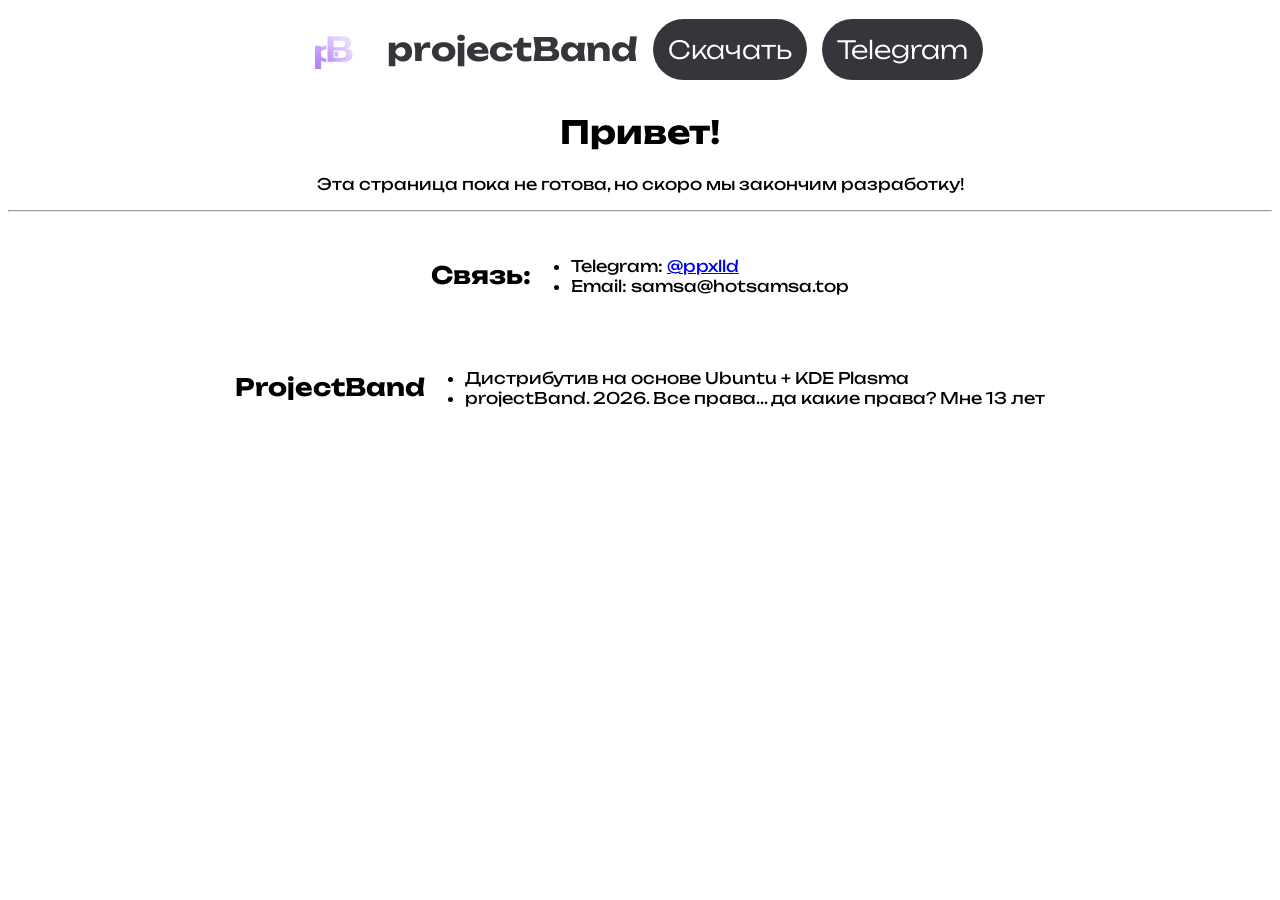
==== index.html @ 0937dc71 "hr" ====
<!DOCTYPE html>

<html lang="ru">

<head>
    <meta charset="UTF-8">
    <meta name="viewport" content="width=device-width, initial-scale=1.0">
    <title>projectBand</title>
    <link rel="stylesheet" href="style.css">
</head>

<body>
    <header>
        <div class="head">
            <div class="logo">
                <a class="logo" href="#"><img src="assets/logo.png" alt="logo"></a>
            </div>
            <h1>projectBand</h1>
            <a class="btn" href="releases">Скачать</a>
            <a class="btn" href="https://t.me/prjBand/">Telegram</a>
        </div>
    </header>
    <main>
        <h1 class="info">Привет!</h1>
        <p class="info">Эта страница пока не готова, но скоро мы закончим разработку!</p>
    </main>
    <hr>
    <footer>
        <div class="box">
            <h2>Связь:</h2>
            <ul class="contacts">
                <li>Telegram: <a href="https://ppxlld.t.me">@ppxlld</a></li>
                <li>Email: samsa@hotsamsa.top</li>
            </ul>
        </div>
        <div class="box">
            <h2>ProjectBand</h2>
            <ul class="contacts">
                <li>Дистрибутив на основе Ubuntu + KDE Plasma</li>
                <li>projectBand. 2026. Все права... да какие права? Мне 13 лет</li>
            </ul>
        </div>
    </footer>
</body>

</html>
---- style.css ----
@import url('https://fonts.googleapis.com/css2?family=Unbounded:wght@200..900&display=swap');

body {
    font-family: "Unbounded", sans-serif;
    background-color: #ffffff;
    cursor: url(assets/cursor.png), default;
}

.logo {
    display: flex;
    width: 75px;
    height: 75px;
}

.head {
    display: flex;
    align-items: center;
    gap: 15px;
    color: #34363b;
    justify-content: center;
}

.btn {
    font-family: "Unbounded", sans-serif;
    font-weight: 300;
    font-style: normal;
    font-size: 25px;
    background: #34363b;
    -moz-border-radius: 100px;
    -webkit-border-radius: 100px;
    border-radius: 100px;
    border: none;
    color: #FFFFFF;
    padding: 15px 15px;
    text-decoration: none;
}

.info {
    text-align: center;
    list-style: none;
}

footer {
    padding: 0px;
    margin: 0px;
}

.box {
    display: flex;
    padding: 20px;
    justify-content: center;
}

.gazan {
    height: 650px;
    display: block;
    margin-left: auto;
    margin-right: auto;
    max-width: 100%;
}
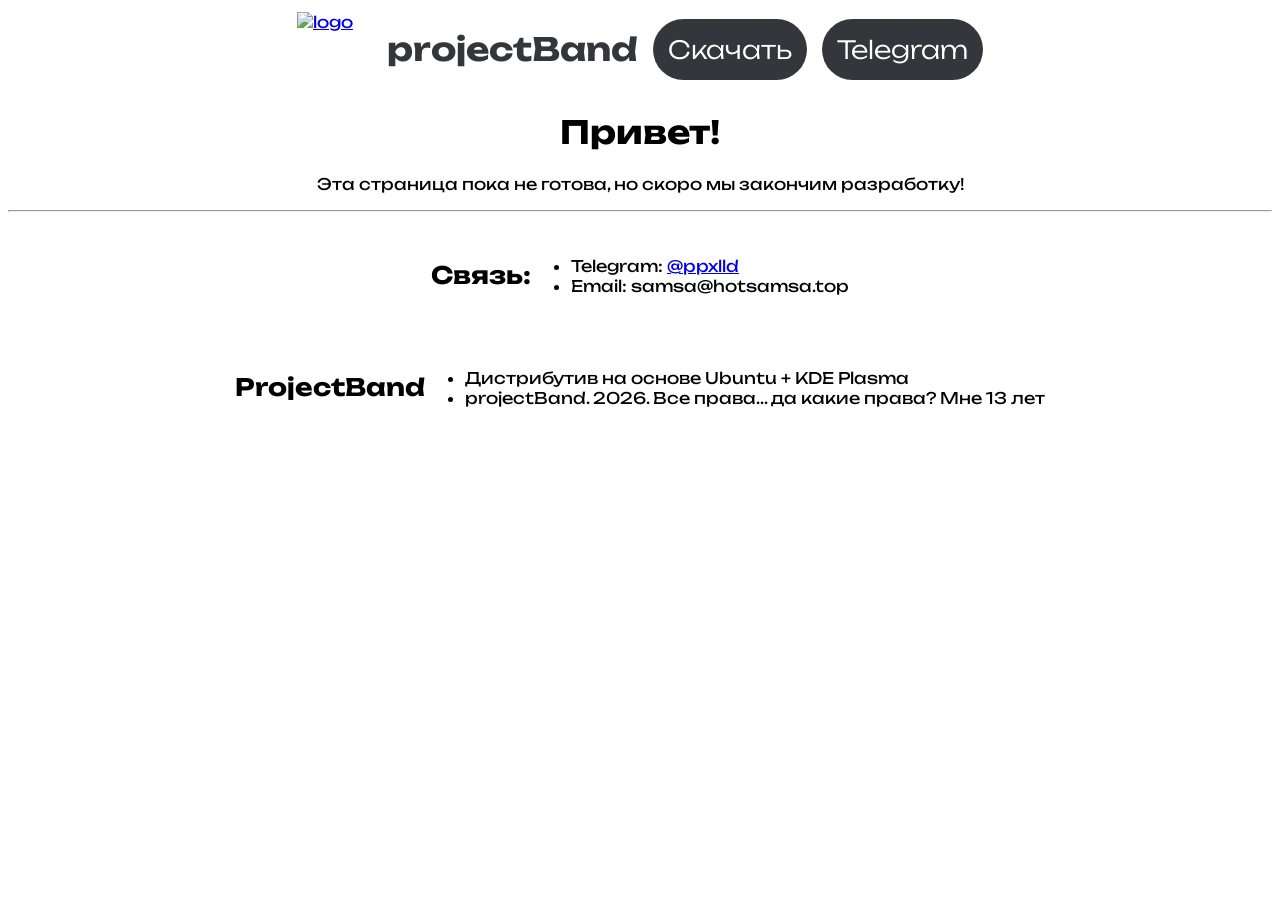
==== commit a4208649: "logo fix" ====
--- a/index.html
+++ b/index.html
@@ -13,7 +13,7 @@
     <header>
         <div class="head">
             <div class="logo">
-                <a class="logo" href="#"><img src="assets/logo.png" alt="logo"></a>
+                <a class="logo" href="#"><img src="https://raw.githubusercontent.com/hotsamsa/projectBand/refs/heads/main/assets/logo.png" alt="logo"></a>
             </div>
             <h1>projectBand</h1>
             <a class="btn" href="releases">Скачать</a>
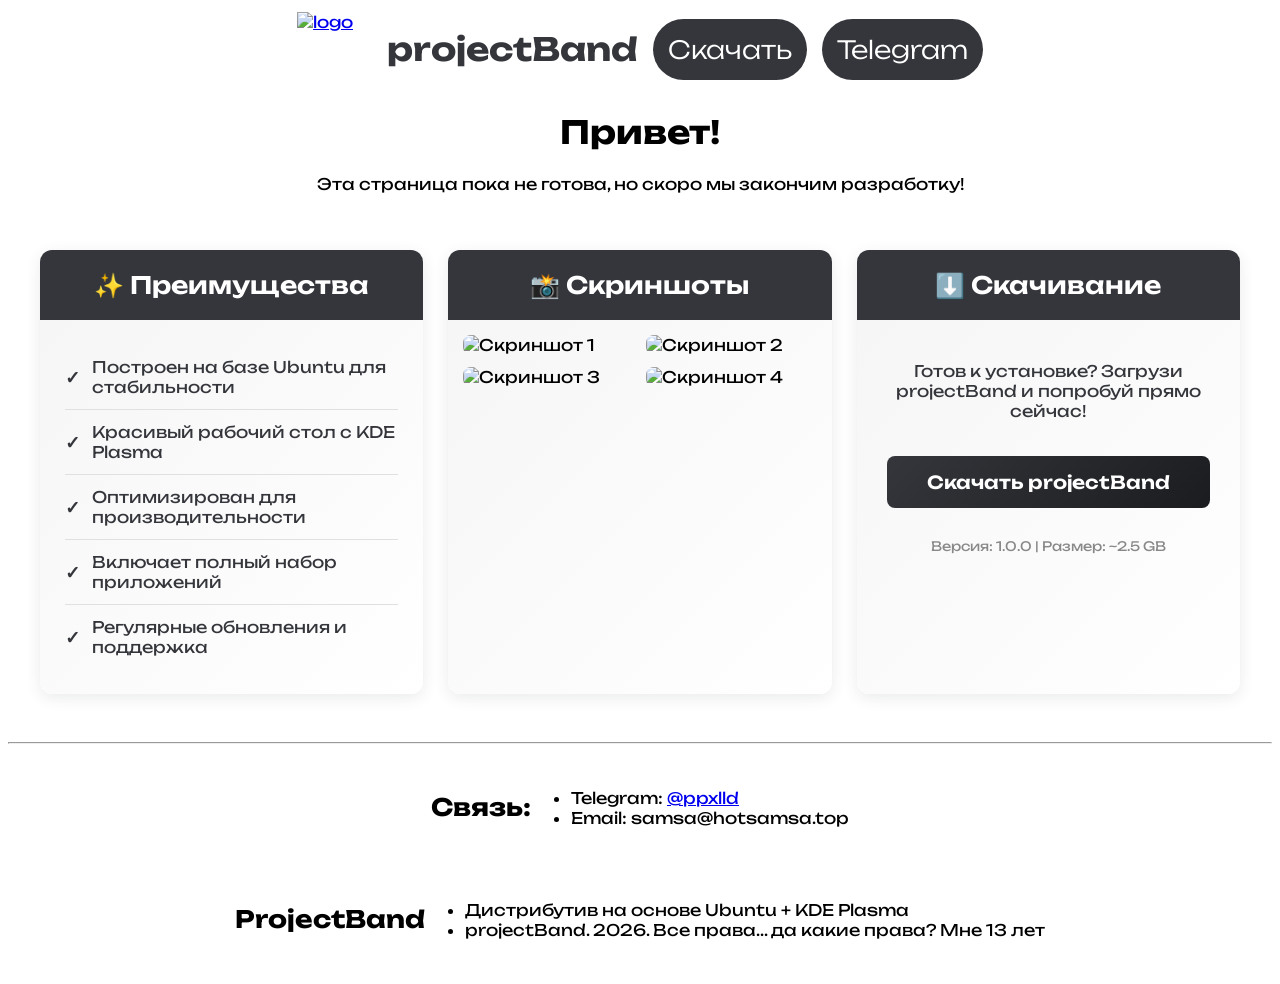
==== commit 4ca9337d: "some updates from claude code" ====
--- a/index.html
+++ b/index.html
@@ -23,6 +23,48 @@
     <main>
         <h1 class="info">Привет!</h1>
         <p class="info">Эта страница пока не готова, но скоро мы закончим разработку!</p>
+        
+        <div class="cards-container">
+            <div class="card">
+                <div class="card-header">
+                    <h2>✨ Преимущества</h2>
+                </div>
+                <div class="card-body">
+                    <ul class="advantages-list">
+                        <li>Построен на базе Ubuntu для стабильности</li>
+                        <li>Красивый рабочий стол с KDE Plasma</li>
+                        <li>Оптимизирован для производительности</li>
+                        <li>Включает полный набор приложений</li>
+                        <li>Регулярные обновления и поддержка</li>
+                    </ul>
+                </div>
+            </div>
+
+            <div class="card">
+                <div class="card-header">
+                    <h2>📸 Скриншоты</h2>
+                </div>
+                <div class="card-body screenshot-body">
+                    <div class="screenshots-grid">
+                        <img src="https://via.placeholder.com/200x150?text=Скриншот+1" alt="Скриншот 1" class="screenshot">
+                        <img src="https://via.placeholder.com/200x150?text=Скриншот+2" alt="Скриншот 2" class="screenshot">
+                        <img src="https://via.placeholder.com/200x150?text=Скриншот+3" alt="Скриншот 3" class="screenshot">
+                        <img src="https://via.placeholder.com/200x150?text=Скриншот+4" alt="Скриншот 4" class="screenshot">
+                    </div>
+                </div>
+            </div>
+
+            <div class="card">
+                <div class="card-header">
+                    <h2>⬇️ Скачивание</h2>
+                </div>
+                <div class="card-body download-body">
+                    <p class="download-text">Готов к установке? Загрузи projectBand и попробуй прямо сейчас!</p>
+                    <a class="download-btn" href="releases">Скачать projectBand</a>
+                    <p class="download-info">Версия: 1.0.0 | Размер: ~2.5 GB</p>
+                </div>
+            </div>
+        </div>
     </main>
     <hr>
     <footer>
--- a/style.css
+++ b/style.css
@@ -57,4 +57,134 @@
     margin-left: auto;
     margin-right: auto;
     max-width: 100%;
+}
+
+/* Cards Container */
+.cards-container {
+    display: grid;
+    grid-template-columns: repeat(auto-fit, minmax(300px, 1fr));
+    gap: 25px;
+    padding: 40px 20px;
+    max-width: 1200px;
+    margin: 0 auto;
+}
+
+/* Card Styles */
+.card {
+    background: linear-gradient(135deg, #f5f5f5 0%, #ffffff 100%);
+    border-radius: 12px;
+    box-shadow: 0 4px 15px rgba(52, 54, 59, 0.1);
+    overflow: hidden;
+    transition: transform 0.3s ease, box-shadow 0.3s ease;
+}
+
+.card:hover {
+    transform: translateY(-5px);
+    box-shadow: 0 8px 25px rgba(52, 54, 59, 0.15);
+}
+
+.card-header {
+    background-color: #34363b;
+    color: #ffffff;
+    padding: 20px;
+    text-align: center;
+}
+
+.card-header h2 {
+    font-size: 24px;
+    margin: 0;
+    font-weight: 600;
+}
+
+.card-body {
+    padding: 25px;
+}
+
+/* Advantages List */
+.advantages-list {
+    list-style: none;
+    padding: 0;
+    margin: 0;
+}
+
+.advantages-list li {
+    padding: 12px 0;
+    border-bottom: 1px solid #e0e0e0;
+    color: #34363b;
+    font-size: 16px;
+    display: flex;
+    align-items: center;
+}
+
+.advantages-list li:last-child {
+    border-bottom: none;
+}
+
+.advantages-list li:before {
+    content: "✓";
+    font-weight: bold;
+    color: #34363b;
+    margin-right: 12px;
+    font-size: 18px;
+}
+
+/* Screenshots Grid */
+.screenshot-body {
+    padding: 15px;
+}
+
+.screenshots-grid {
+    display: grid;
+    grid-template-columns: repeat(2, 1fr);
+    gap: 12px;
+}
+
+.screenshot {
+    width: 100%;
+    height: auto;
+    border-radius: 8px;
+    object-fit: cover;
+    transition: transform 0.3s ease;
+}
+
+.screenshot:hover {
+    transform: scale(1.05);
+}
+
+/* Download Body */
+.download-body {
+    text-align: center;
+}
+
+.download-text {
+    color: #34363b;
+    font-size: 16px;
+    margin-bottom: 20px;
+}
+
+.download-btn {
+    display: inline-block;
+    background: linear-gradient(135deg, #34363b 0%, #1a1c1f 100%);
+    color: #ffffff;
+    padding: 15px 40px;
+    border-radius: 8px;
+    text-decoration: none;
+    font-size: 18px;
+    font-weight: 600;
+    transition: transform 0.3s ease, box-shadow 0.3s ease;
+    margin: 15px 0;
+    border: none;
+    cursor: pointer;
+}
+
+.download-btn:hover {
+    transform: scale(1.05);
+    box-shadow: 0 6px 20px rgba(52, 54, 59, 0.3);
+}
+
+.download-info {
+    color: #888888;
+    font-size: 13px;
+    margin-top: 15px;
+    margin-bottom: 0;
 }
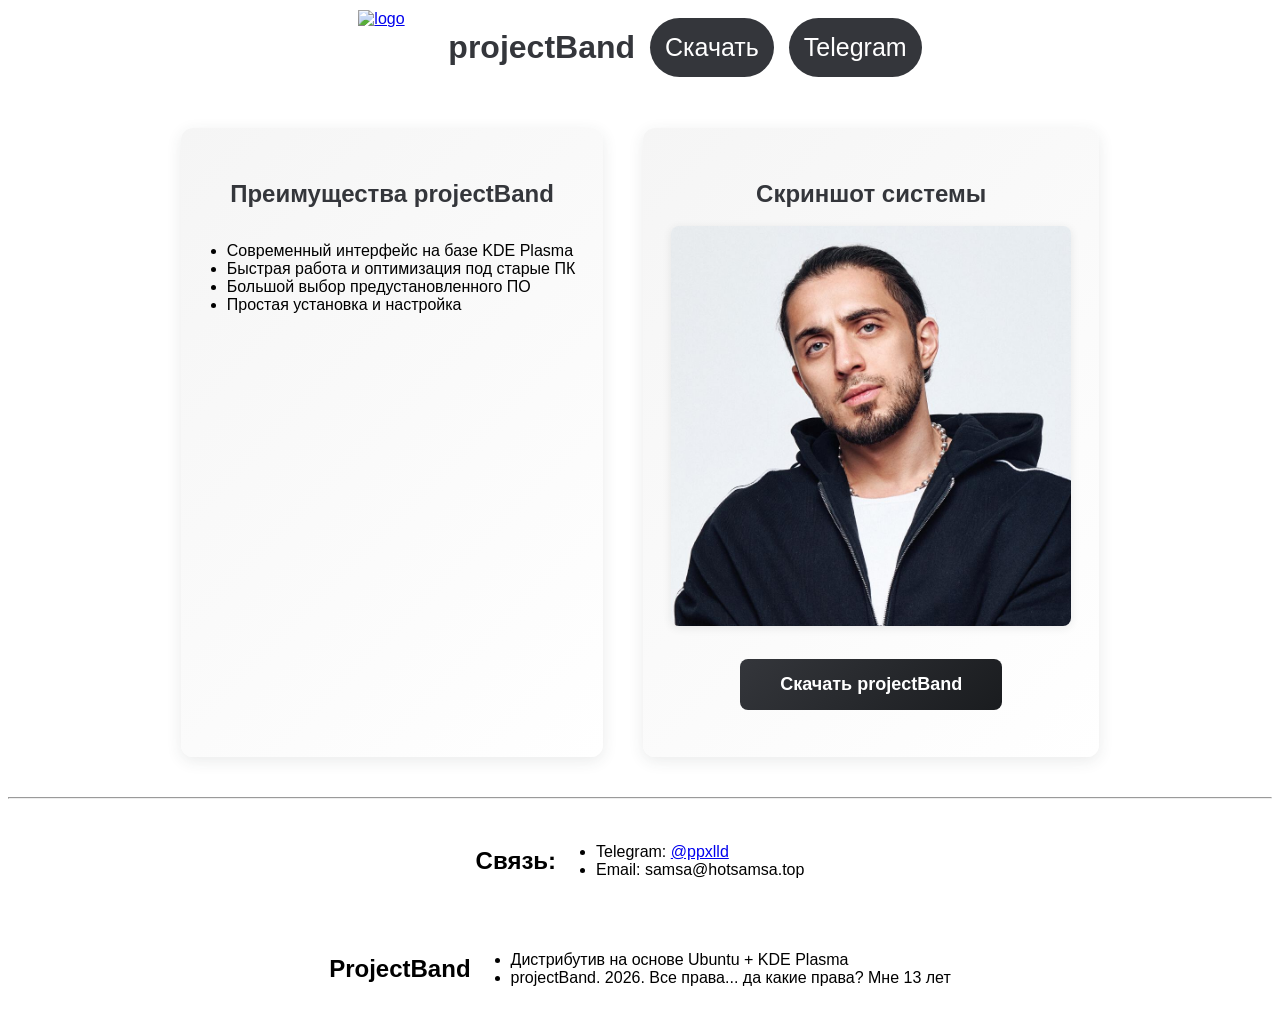
==== commit 9e9b95f8: "some edits from codex" ====
--- a/index.html
+++ b/index.html
@@ -21,50 +21,22 @@
         </div>
     </header>
     <main>
-        <h1 class="info">Привет!</h1>
-        <p class="info">Эта страница пока не готова, но скоро мы закончим разработку!</p>
-        
-        <div class="cards-container">
+        <section class="cards">
             <div class="card">
-                <div class="card-header">
-                    <h2>✨ Преимущества</h2>
-                </div>
-                <div class="card-body">
-                    <ul class="advantages-list">
-                        <li>Построен на базе Ubuntu для стабильности</li>
-                        <li>Красивый рабочий стол с KDE Plasma</li>
-                        <li>Оптимизирован для производительности</li>
-                        <li>Включает полный набор приложений</li>
-                        <li>Регулярные обновления и поддержка</li>
-                    </ul>
-                </div>
+                <h2>Преимущества projectBand</h2>
+                <ul>
+                    <li>Современный интерфейс на базе KDE Plasma</li>
+                    <li>Быстрая работа и оптимизация под старые ПК</li>
+                    <li>Большой выбор предустановленного ПО</li>
+                    <li>Простая установка и настройка</li>
+                </ul>
             </div>
-
             <div class="card">
-                <div class="card-header">
-                    <h2>📸 Скриншоты</h2>
-                </div>
-                <div class="card-body screenshot-body">
-                    <div class="screenshots-grid">
-                        <img src="https://via.placeholder.com/200x150?text=Скриншот+1" alt="Скриншот 1" class="screenshot">
-                        <img src="https://via.placeholder.com/200x150?text=Скриншот+2" alt="Скриншот 2" class="screenshot">
-                        <img src="https://via.placeholder.com/200x150?text=Скриншот+3" alt="Скриншот 3" class="screenshot">
-                        <img src="https://via.placeholder.com/200x150?text=Скриншот+4" alt="Скриншот 4" class="screenshot">
-                    </div>
-                </div>
+                <h2>Скриншот системы</h2>
+                <img src="assets/gazan.jpg" alt="Скриншот projectBand" class="screenshot">
+                <a class="btn download-btn" href="releases.html">Скачать projectBand</a>
             </div>
-
-            <div class="card">
-                <div class="card-header">
-                    <h2>⬇️ Скачивание</h2>
-                </div>
-                <div class="card-body download-body">
-                    <p class="download-text">Готов к установке? Загрузи projectBand и попробуй прямо сейчас!</p>
-                    <a class="download-btn" href="releases">Скачать projectBand</a>
-                    <p class="download-info">Версия: 1.0.0 | Размер: ~2.5 GB</p>
-                </div>
-            </div>
-        </div>
+        </section>
     </main>
     <hr>
     <footer>
--- a/style.css
+++ b/style.css
@@ -1,3 +1,46 @@
+.cards {
+    display: flex;
+    flex-wrap: wrap;
+    justify-content: center;
+    gap: 40px;
+    margin: 40px 0;
+}
+
+.card {
+    background: #f5f5f5;
+    border-radius: 20px;
+    box-shadow: 0 4px 16px rgba(52, 54, 59, 0.08);
+    padding: 32px 28px;
+    max-width: 400px;
+    min-width: 280px;
+    display: flex;
+    flex-direction: column;
+    align-items: center;
+    transition: box-shadow 0.2s;
+}
+.card:hover {
+    box-shadow: 0 8px 32px rgba(52, 54, 59, 0.16);
+}
+.card h2 {
+    margin-bottom: 18px;
+    color: #34363b;
+}
+.card ul {
+    text-align: left;
+    padding-left: 18px;
+    margin-bottom: 18px;
+}
+.screenshot {
+    width: 100%;
+    border-radius: 12px;
+    margin-bottom: 18px;
+    box-shadow: 0 2px 8px rgba(52, 54, 59, 0.10);
+}
+.download-btn {
+    margin-top: auto;
+    font-size: 22px;
+    padding: 12px 30px;
+}
 @import url('https://fonts.googleapis.com/css2?family=Unbounded:wght@200..900&display=swap');
 
 body {
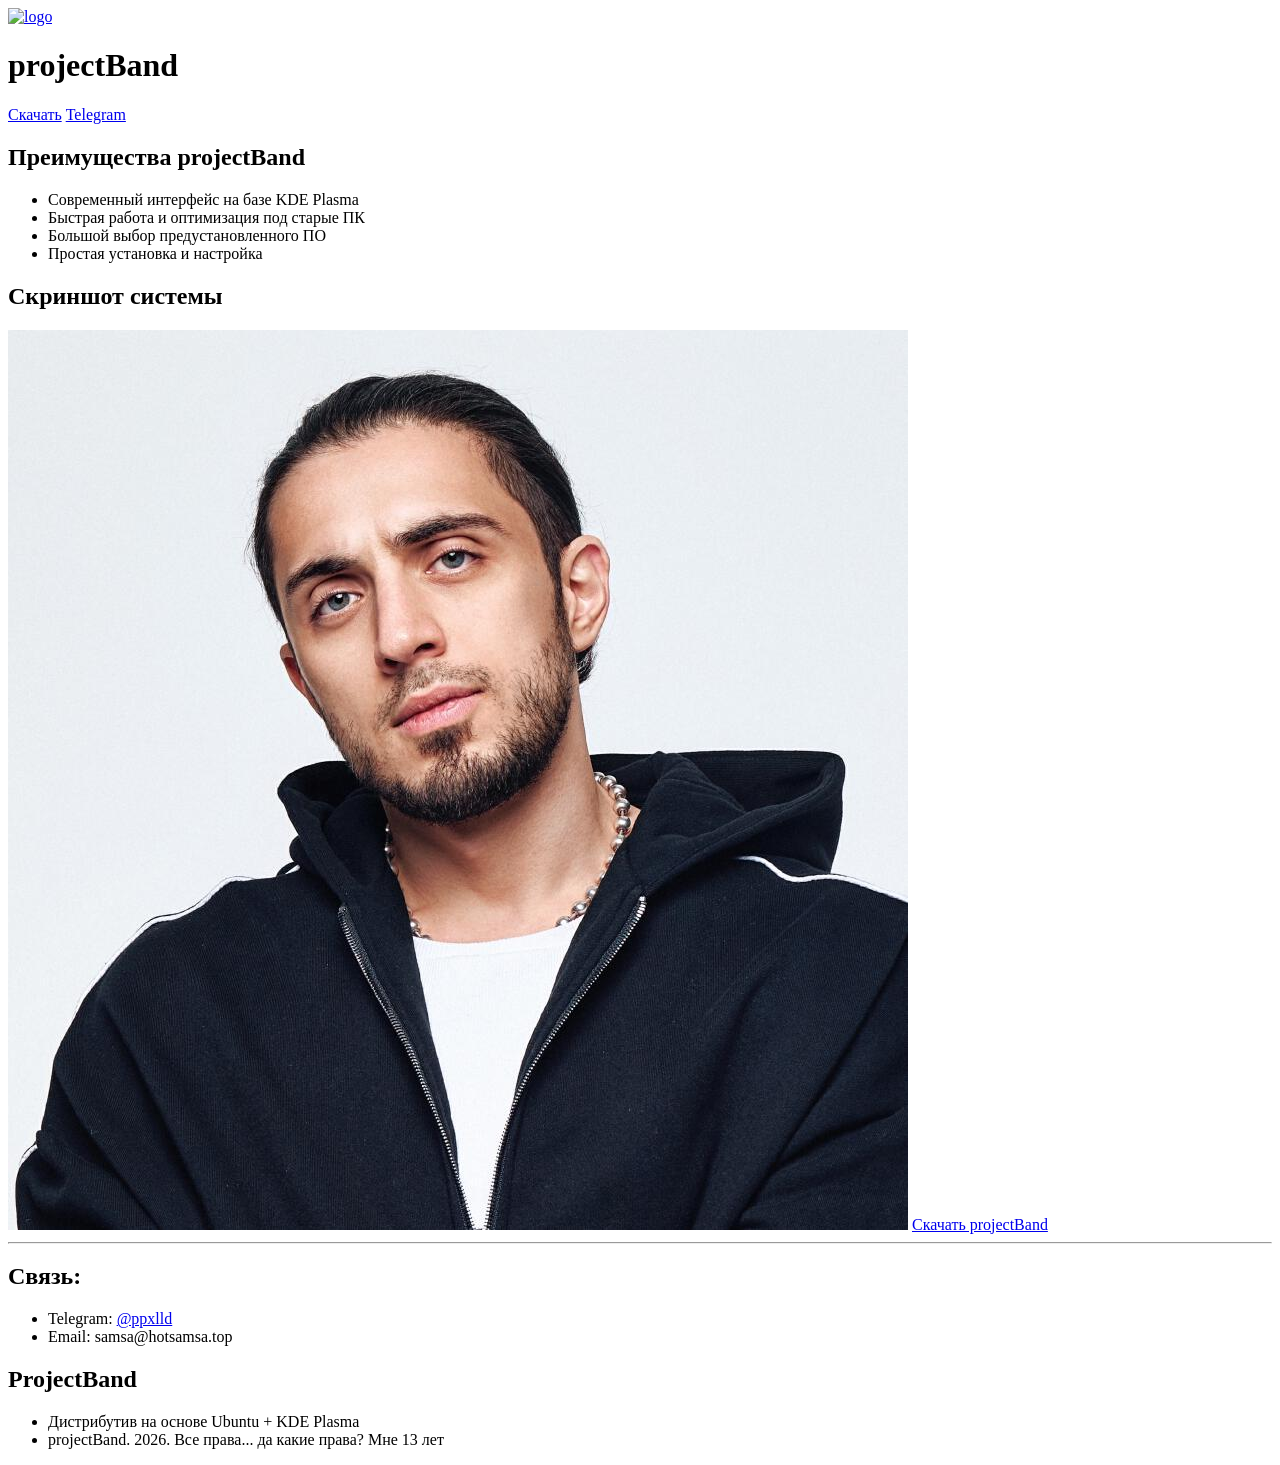
==== commit 1f25fd8c: "fix" ====
--- a/index.html
+++ b/index.html
@@ -6,7 +6,7 @@
     <meta charset="UTF-8">
     <meta name="viewport" content="width=device-width, initial-scale=1.0">
     <title>projectBand</title>
-    <link rel="stylesheet" href="style.css">
+    <link rel="stylesheet" href="https://band.hotsamsa.top/style.css/">
 </head>
 
 <body>
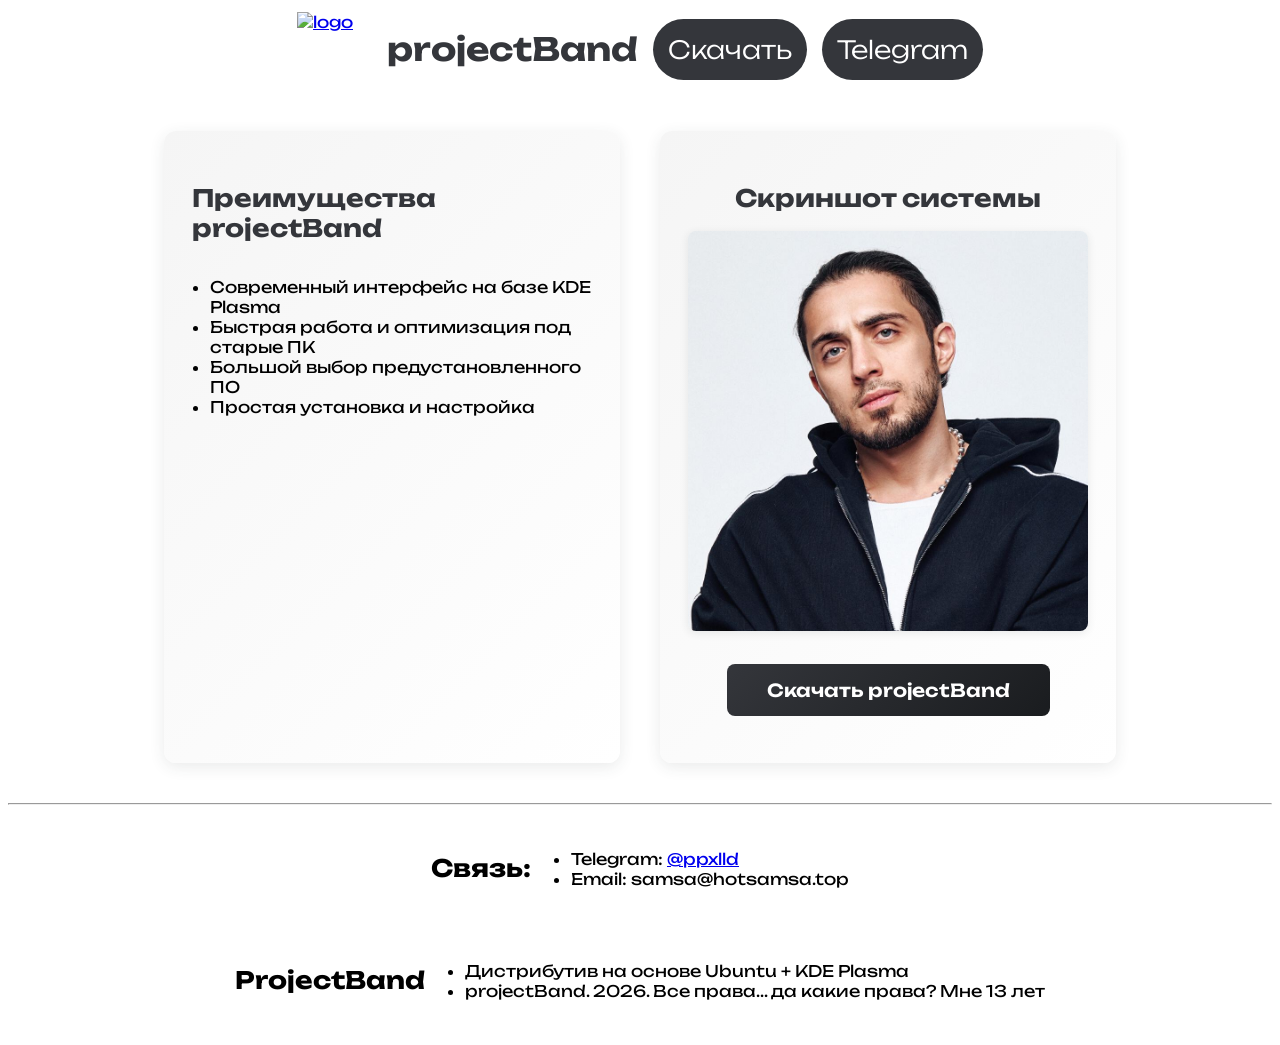
==== commit b958d971: "fix" ====
--- a/index.html
+++ b/index.html
@@ -6,7 +6,7 @@
     <meta charset="UTF-8">
     <meta name="viewport" content="width=device-width, initial-scale=1.0">
     <title>projectBand</title>
-    <link rel="stylesheet" href="https://band.hotsamsa.top/style.css/">
+    <link rel="stylesheet" href="style.css">
 </head>
 
 <body>
--- a/style.css
+++ b/style.css
@@ -0,0 +1,234 @@
+@import url('https://fonts.googleapis.com/css2?family=Unbounded:wght@200..900&display=swap');
+
+.cards {
+    display: flex;
+    flex-wrap: wrap;
+    justify-content: center;
+    gap: 40px;
+    margin: 40px 0;
+}
+
+.card {
+    background: #f5f5f5;
+    border-radius: 20px;
+    box-shadow: 0 4px 16px rgba(52, 54, 59, 0.08);
+    padding: 32px 28px;
+    max-width: 400px;
+    min-width: 280px;
+    display: flex;
+    flex-direction: column;
+    align-items: center;
+    transition: box-shadow 0.2s;
+}
+.card:hover {
+    box-shadow: 0 8px 32px rgba(52, 54, 59, 0.16);
+}
+.card h2 {
+    margin-bottom: 18px;
+    color: #34363b;
+}
+.card ul {
+    text-align: left;
+    padding-left: 18px;
+    margin-bottom: 18px;
+}
+.screenshot {
+    width: 100%;
+    border-radius: 12px;
+    margin-bottom: 18px;
+    box-shadow: 0 2px 8px rgba(52, 54, 59, 0.10);
+}
+.download-btn {
+    margin-top: auto;
+    font-size: 22px;
+    padding: 12px 30px;
+}
+
+body {
+    font-family: "Unbounded", sans-serif;
+    background-color: #ffffff;
+    cursor: url(assets/cursor.png), default;
+}
+
+.logo {
+    display: flex;
+    width: 75px;
+    height: 75px;
+}
+
+.head {
+    display: flex;
+    align-items: center;
+    gap: 15px;
+    color: #34363b;
+    justify-content: center;
+}
+
+.btn {
+    font-family: "Unbounded", sans-serif;
+    font-weight: 300;
+    font-style: normal;
+    font-size: 25px;
+    background: #34363b;
+    -moz-border-radius: 100px;
+    -webkit-border-radius: 100px;
+    border-radius: 100px;
+    border: none;
+    color: #FFFFFF;
+    padding: 15px 15px;
+    text-decoration: none;
+}
+
+.info {
+    text-align: center;
+    list-style: none;
+}
+
+footer {
+    padding: 0px;
+    margin: 0px;
+}
+
+.box {
+    display: flex;
+    padding: 20px;
+    justify-content: center;
+}
+
+.gazan {
+    height: 650px;
+    display: block;
+    margin-left: auto;
+    margin-right: auto;
+    max-width: 100%;
+}
+
+/* Cards Container */
+.cards-container {
+    display: grid;
+    grid-template-columns: repeat(auto-fit, minmax(300px, 1fr));
+    gap: 25px;
+    padding: 40px 20px;
+    max-width: 1200px;
+    margin: 0 auto;
+}
+
+/* Card Styles */
+.card {
+    background: linear-gradient(135deg, #f5f5f5 0%, #ffffff 100%);
+    border-radius: 12px;
+    box-shadow: 0 4px 15px rgba(52, 54, 59, 0.1);
+    overflow: hidden;
+    transition: transform 0.3s ease, box-shadow 0.3s ease;
+}
+
+.card:hover {
+    transform: translateY(-5px);
+    box-shadow: 0 8px 25px rgba(52, 54, 59, 0.15);
+}
+
+.card-header {
+    background-color: #34363b;
+    color: #ffffff;
+    padding: 20px;
+    text-align: center;
+}
+
+.card-header h2 {
+    font-size: 24px;
+    margin: 0;
+    font-weight: 600;
+}
+
+.card-body {
+    padding: 25px;
+}
+
+/* Advantages List */
+.advantages-list {
+    list-style: none;
+    padding: 0;
+    margin: 0;
+}
+
+.advantages-list li {
+    padding: 12px 0;
+    border-bottom: 1px solid #e0e0e0;
+    color: #34363b;
+    font-size: 16px;
+    display: flex;
+    align-items: center;
+}
+
+.advantages-list li:last-child {
+    border-bottom: none;
+}
+
+.advantages-list li:before {
+    content: "✓";
+    font-weight: bold;
+    color: #34363b;
+    margin-right: 12px;
+    font-size: 18px;
+}
+
+/* Screenshots Grid */
+.screenshot-body {
+    padding: 15px;
+}
+
+.screenshots-grid {
+    display: grid;
+    grid-template-columns: repeat(2, 1fr);
+    gap: 12px;
+}
+
+.screenshot {
+    width: 100%;
+    height: auto;
+    border-radius: 8px;
+    object-fit: cover;
+    transition: transform 0.3s ease;
+}
+
+.screenshot:hover {
+    transform: scale(1.05);
+}
+
+/* Download Body */
+.download-body {
+    text-align: center;
+}
+
+.download-text {
+    color: #34363b;
+    font-size: 16px;
+    margin-bottom: 20px;
+}
+
+.download-btn {
+    display: inline-block;
+    background: linear-gradient(135deg, #34363b 0%, #1a1c1f 100%);
+    color: #ffffff;
+    padding: 15px 40px;
+    border-radius: 8px;
+    text-decoration: none;
+    font-size: 18px;
+    font-weight: 600;
+    transition: transform 0.3s ease, box-shadow 0.3s ease;
+    margin: 15px 0;
+    border: none;
+    cursor: pointer;
+}
+
+.download-btn:hover {
+    transform: scale(1.05);
+    box-shadow: 0 6px 20px rgba(52, 54, 59, 0.3);
+}
+
+.download-info {
+    color: #888888;
+    font-size: 13px;
+    margin-top: 15px;
+    margin-bottom: 0;
+}
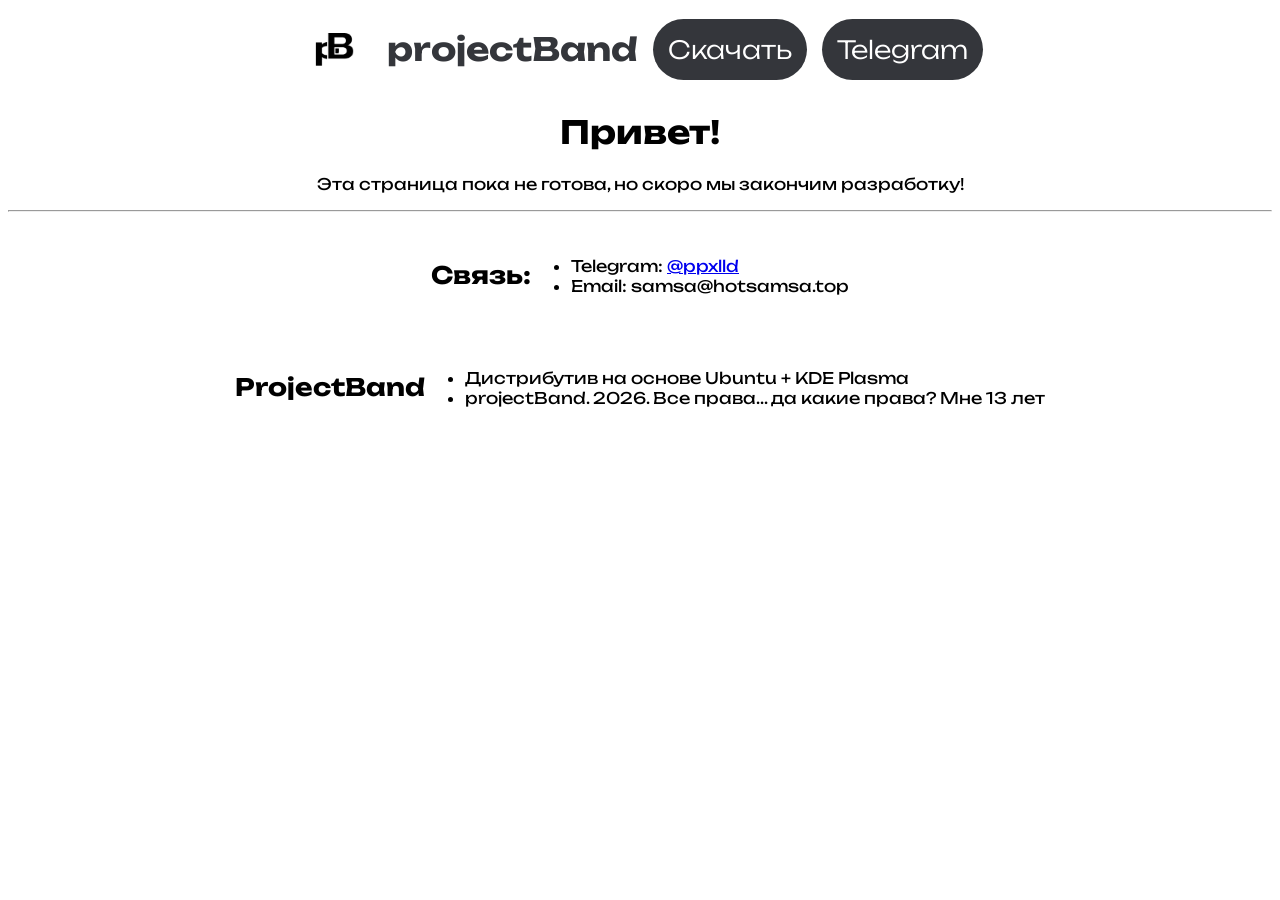
==== commit 85553711: "back" ====
--- a/index.html
+++ b/index.html
@@ -13,7 +13,7 @@
     <header>
         <div class="head">
             <div class="logo">
-                <a class="logo" href="#"><img src="https://raw.githubusercontent.com/hotsamsa/projectBand/refs/heads/main/assets/logo.png" alt="logo"></a>
+                <a class="logo" href="#"><img src="assets/logo.png" alt="logo"></a>
             </div>
             <h1>projectBand</h1>
             <a class="btn" href="releases">Скачать</a>
@@ -21,22 +21,8 @@
         </div>
     </header>
     <main>
-        <section class="cards">
-            <div class="card">
-                <h2>Преимущества projectBand</h2>
-                <ul>
-                    <li>Современный интерфейс на базе KDE Plasma</li>
-                    <li>Быстрая работа и оптимизация под старые ПК</li>
-                    <li>Большой выбор предустановленного ПО</li>
-                    <li>Простая установка и настройка</li>
-                </ul>
-            </div>
-            <div class="card">
-                <h2>Скриншот системы</h2>
-                <img src="assets/gazan.jpg" alt="Скриншот projectBand" class="screenshot">
-                <a class="btn download-btn" href="releases.html">Скачать projectBand</a>
-            </div>
-        </section>
+        <h1 class="info">Привет!</h1>
+        <p class="info">Эта страница пока не готова, но скоро мы закончим разработку!</p>
     </main>
     <hr>
     <footer>
--- a/style.css
+++ b/style.css
@@ -1,48 +1,4 @@
 @import url('https://fonts.googleapis.com/css2?family=Unbounded:wght@200..900&display=swap');
-
-.cards {
-    display: flex;
-    flex-wrap: wrap;
-    justify-content: center;
-    gap: 40px;
-    margin: 40px 0;
-}
-
-.card {
-    background: #f5f5f5;
-    border-radius: 20px;
-    box-shadow: 0 4px 16px rgba(52, 54, 59, 0.08);
-    padding: 32px 28px;
-    max-width: 400px;
-    min-width: 280px;
-    display: flex;
-    flex-direction: column;
-    align-items: center;
-    transition: box-shadow 0.2s;
-}
-.card:hover {
-    box-shadow: 0 8px 32px rgba(52, 54, 59, 0.16);
-}
-.card h2 {
-    margin-bottom: 18px;
-    color: #34363b;
-}
-.card ul {
-    text-align: left;
-    padding-left: 18px;
-    margin-bottom: 18px;
-}
-.screenshot {
-    width: 100%;
-    border-radius: 12px;
-    margin-bottom: 18px;
-    box-shadow: 0 2px 8px rgba(52, 54, 59, 0.10);
-}
-.download-btn {
-    margin-top: auto;
-    font-size: 22px;
-    padding: 12px 30px;
-}
 
 body {
     font-family: "Unbounded", sans-serif;
@@ -101,134 +57,4 @@
     margin-left: auto;
     margin-right: auto;
     max-width: 100%;
-}
-
-/* Cards Container */
-.cards-container {
-    display: grid;
-    grid-template-columns: repeat(auto-fit, minmax(300px, 1fr));
-    gap: 25px;
-    padding: 40px 20px;
-    max-width: 1200px;
-    margin: 0 auto;
-}
-
-/* Card Styles */
-.card {
-    background: linear-gradient(135deg, #f5f5f5 0%, #ffffff 100%);
-    border-radius: 12px;
-    box-shadow: 0 4px 15px rgba(52, 54, 59, 0.1);
-    overflow: hidden;
-    transition: transform 0.3s ease, box-shadow 0.3s ease;
-}
-
-.card:hover {
-    transform: translateY(-5px);
-    box-shadow: 0 8px 25px rgba(52, 54, 59, 0.15);
-}
-
-.card-header {
-    background-color: #34363b;
-    color: #ffffff;
-    padding: 20px;
-    text-align: center;
-}
-
-.card-header h2 {
-    font-size: 24px;
-    margin: 0;
-    font-weight: 600;
-}
-
-.card-body {
-    padding: 25px;
-}
-
-/* Advantages List */
-.advantages-list {
-    list-style: none;
-    padding: 0;
-    margin: 0;
-}
-
-.advantages-list li {
-    padding: 12px 0;
-    border-bottom: 1px solid #e0e0e0;
-    color: #34363b;
-    font-size: 16px;
-    display: flex;
-    align-items: center;
-}
-
-.advantages-list li:last-child {
-    border-bottom: none;
-}
-
-.advantages-list li:before {
-    content: "✓";
-    font-weight: bold;
-    color: #34363b;
-    margin-right: 12px;
-    font-size: 18px;
-}
-
-/* Screenshots Grid */
-.screenshot-body {
-    padding: 15px;
-}
-
-.screenshots-grid {
-    display: grid;
-    grid-template-columns: repeat(2, 1fr);
-    gap: 12px;
-}
-
-.screenshot {
-    width: 100%;
-    height: auto;
-    border-radius: 8px;
-    object-fit: cover;
-    transition: transform 0.3s ease;
-}
-
-.screenshot:hover {
-    transform: scale(1.05);
-}
-
-/* Download Body */
-.download-body {
-    text-align: center;
-}
-
-.download-text {
-    color: #34363b;
-    font-size: 16px;
-    margin-bottom: 20px;
-}
-
-.download-btn {
-    display: inline-block;
-    background: linear-gradient(135deg, #34363b 0%, #1a1c1f 100%);
-    color: #ffffff;
-    padding: 15px 40px;
-    border-radius: 8px;
-    text-decoration: none;
-    font-size: 18px;
-    font-weight: 600;
-    transition: transform 0.3s ease, box-shadow 0.3s ease;
-    margin: 15px 0;
-    border: none;
-    cursor: pointer;
-}
-
-.download-btn:hover {
-    transform: scale(1.05);
-    box-shadow: 0 6px 20px rgba(52, 54, 59, 0.3);
-}
-
-.download-info {
-    color: #888888;
-    font-size: 13px;
-    margin-top: 15px;
-    margin-bottom: 0;
 }
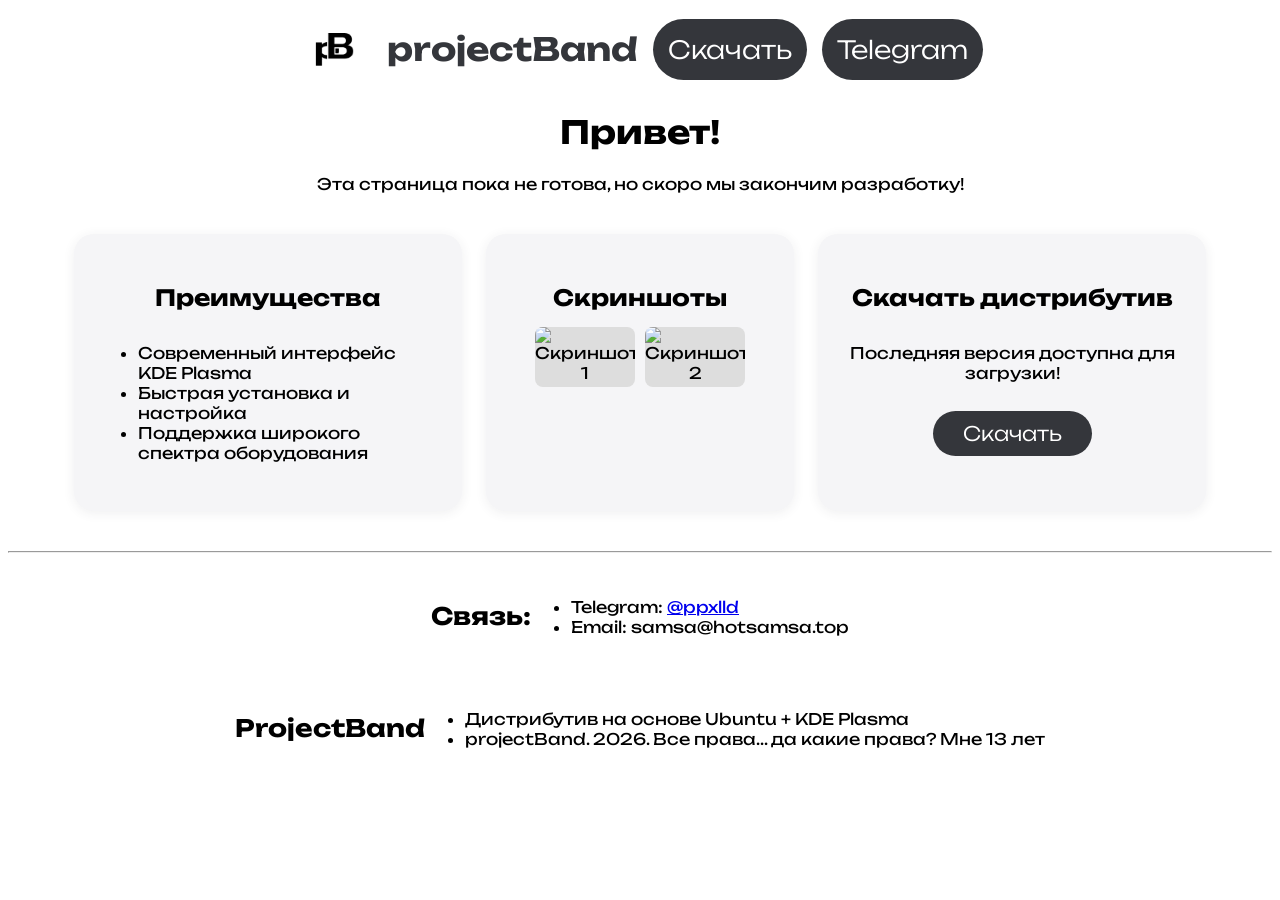
==== commit f3755f23: "new edits from codex" ====
--- a/index.html
+++ b/index.html
@@ -23,6 +23,28 @@
     <main>
         <h1 class="info">Привет!</h1>
         <p class="info">Эта страница пока не готова, но скоро мы закончим разработку!</p>
+        <section class="cards">
+            <div class="card">
+                <h2>Преимущества</h2>
+                <ul>
+                    <li>Современный интерфейс KDE Plasma</li>
+                    <li>Быстрая установка и настройка</li>
+                    <li>Поддержка широкого спектра оборудования</li>
+                </ul>
+            </div>
+            <div class="card">
+                <h2>Скриншоты</h2>
+                <div class="screenshots">
+                    <img src="assets/screenshot1.png" alt="Скриншот 1" class="screenshot">
+                    <img src="assets/screenshot2.png" alt="Скриншот 2" class="screenshot">
+                </div>
+            </div>
+            <div class="card">
+                <h2>Скачать дистрибутив</h2>
+                <p>Последняя версия доступна для загрузки!</p>
+                <a class="btn download-btn" href="releases">Скачать</a>
+            </div>
+        </section>
     </main>
     <hr>
     <footer>
--- a/style.css
+++ b/style.css
@@ -57,4 +57,58 @@
     margin-left: auto;
     margin-right: auto;
     max-width: 100%;
+}
+
+/* Карточки преимуществ, скриншотов и скачивания */
+.cards {
+    display: flex;
+    flex-wrap: wrap;
+    gap: 24px;
+    justify-content: center;
+    margin: 40px 0;
+}
+
+.card {
+    background: #f5f5f7;
+    border-radius: 20px;
+    box-shadow: 0 2px 12px rgba(52,54,59,0.08);
+    padding: 32px 24px;
+    max-width: 340px;
+    min-width: 260px;
+    display: flex;
+    flex-direction: column;
+    align-items: center;
+    text-align: center;
+}
+
+.card h2 {
+    margin-bottom: 16px;
+    font-size: 1.4em;
+}
+
+.card ul {
+    text-align: left;
+    margin-bottom: 16px;
+}
+
+.screenshots {
+    display: flex;
+    gap: 10px;
+    justify-content: center;
+    margin-bottom: 16px;
+}
+
+.screenshot {
+    width: 100px;
+    height: 60px;
+    object-fit: cover;
+    border-radius: 8px;
+    background: #ddd;
+}
+
+.download-btn {
+    margin-top: 12px;
+    font-size: 20px;
+    padding: 10px 30px;
+}
 }
